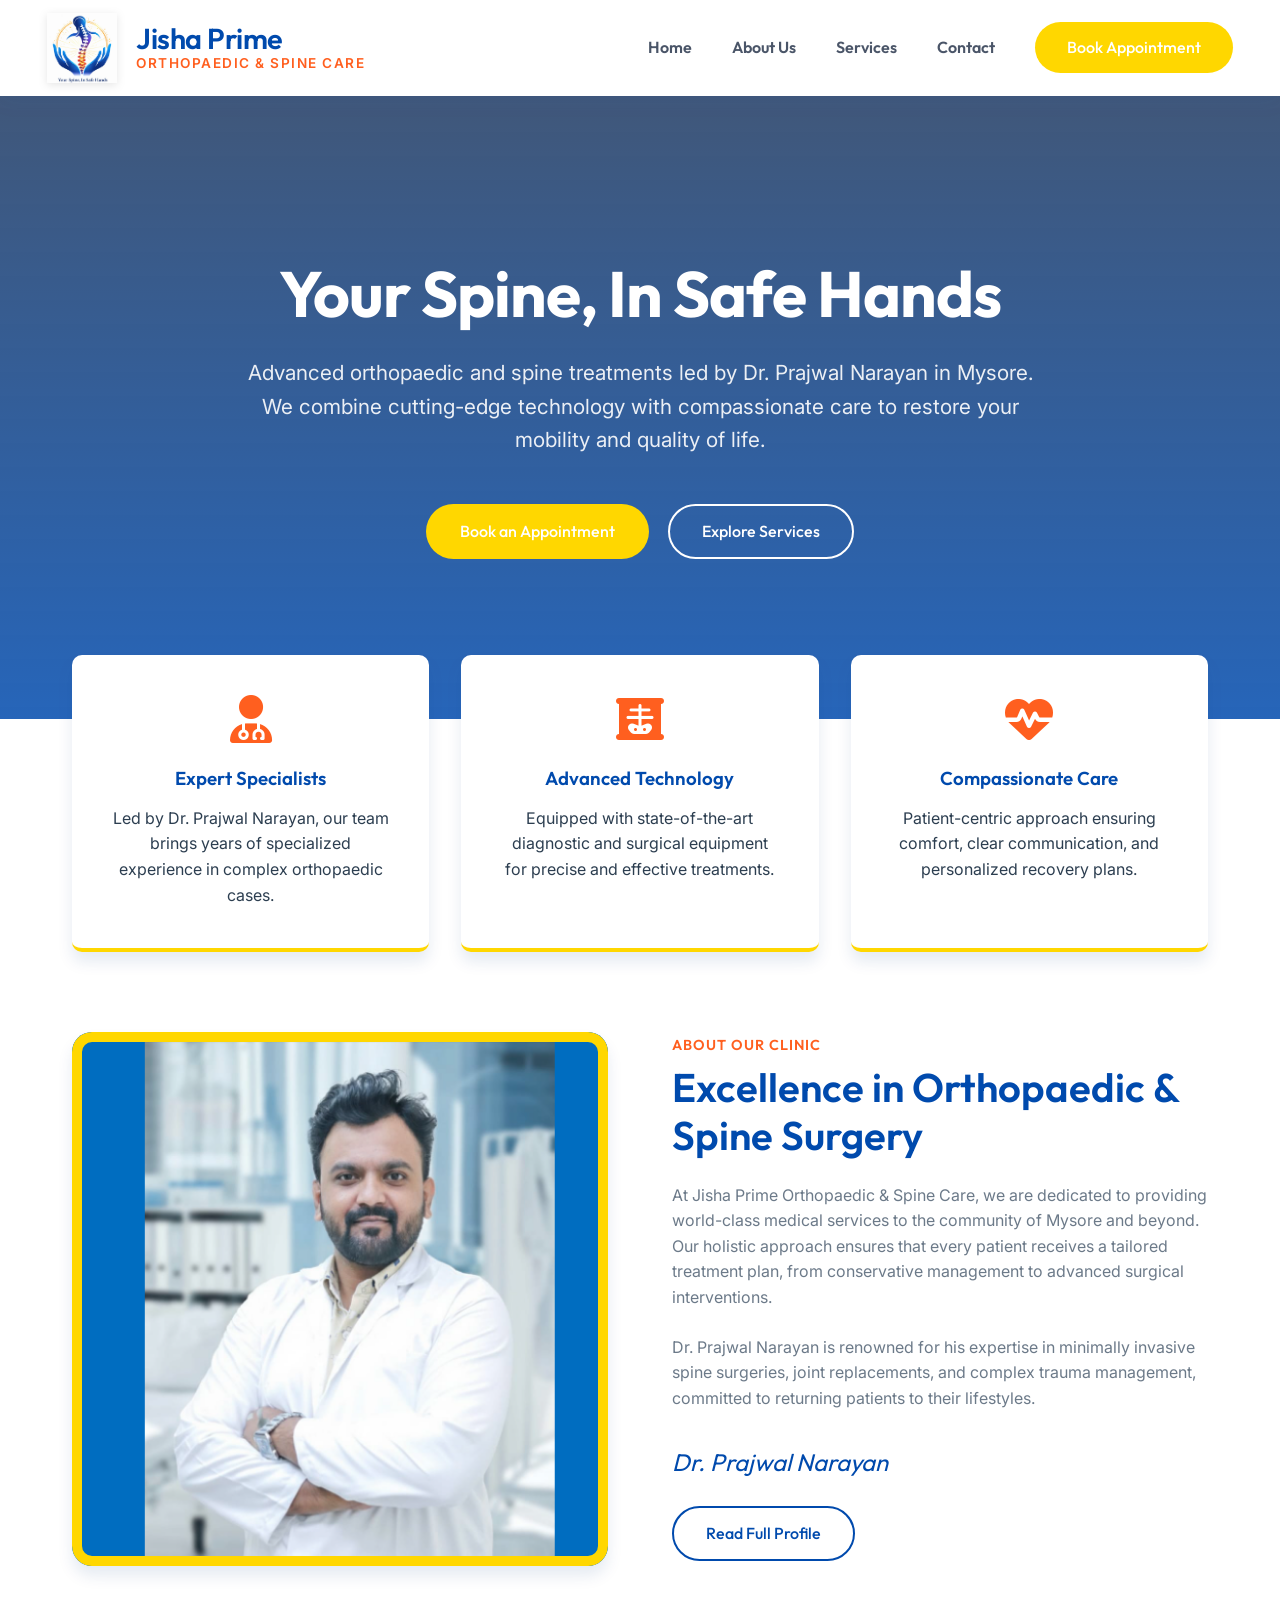
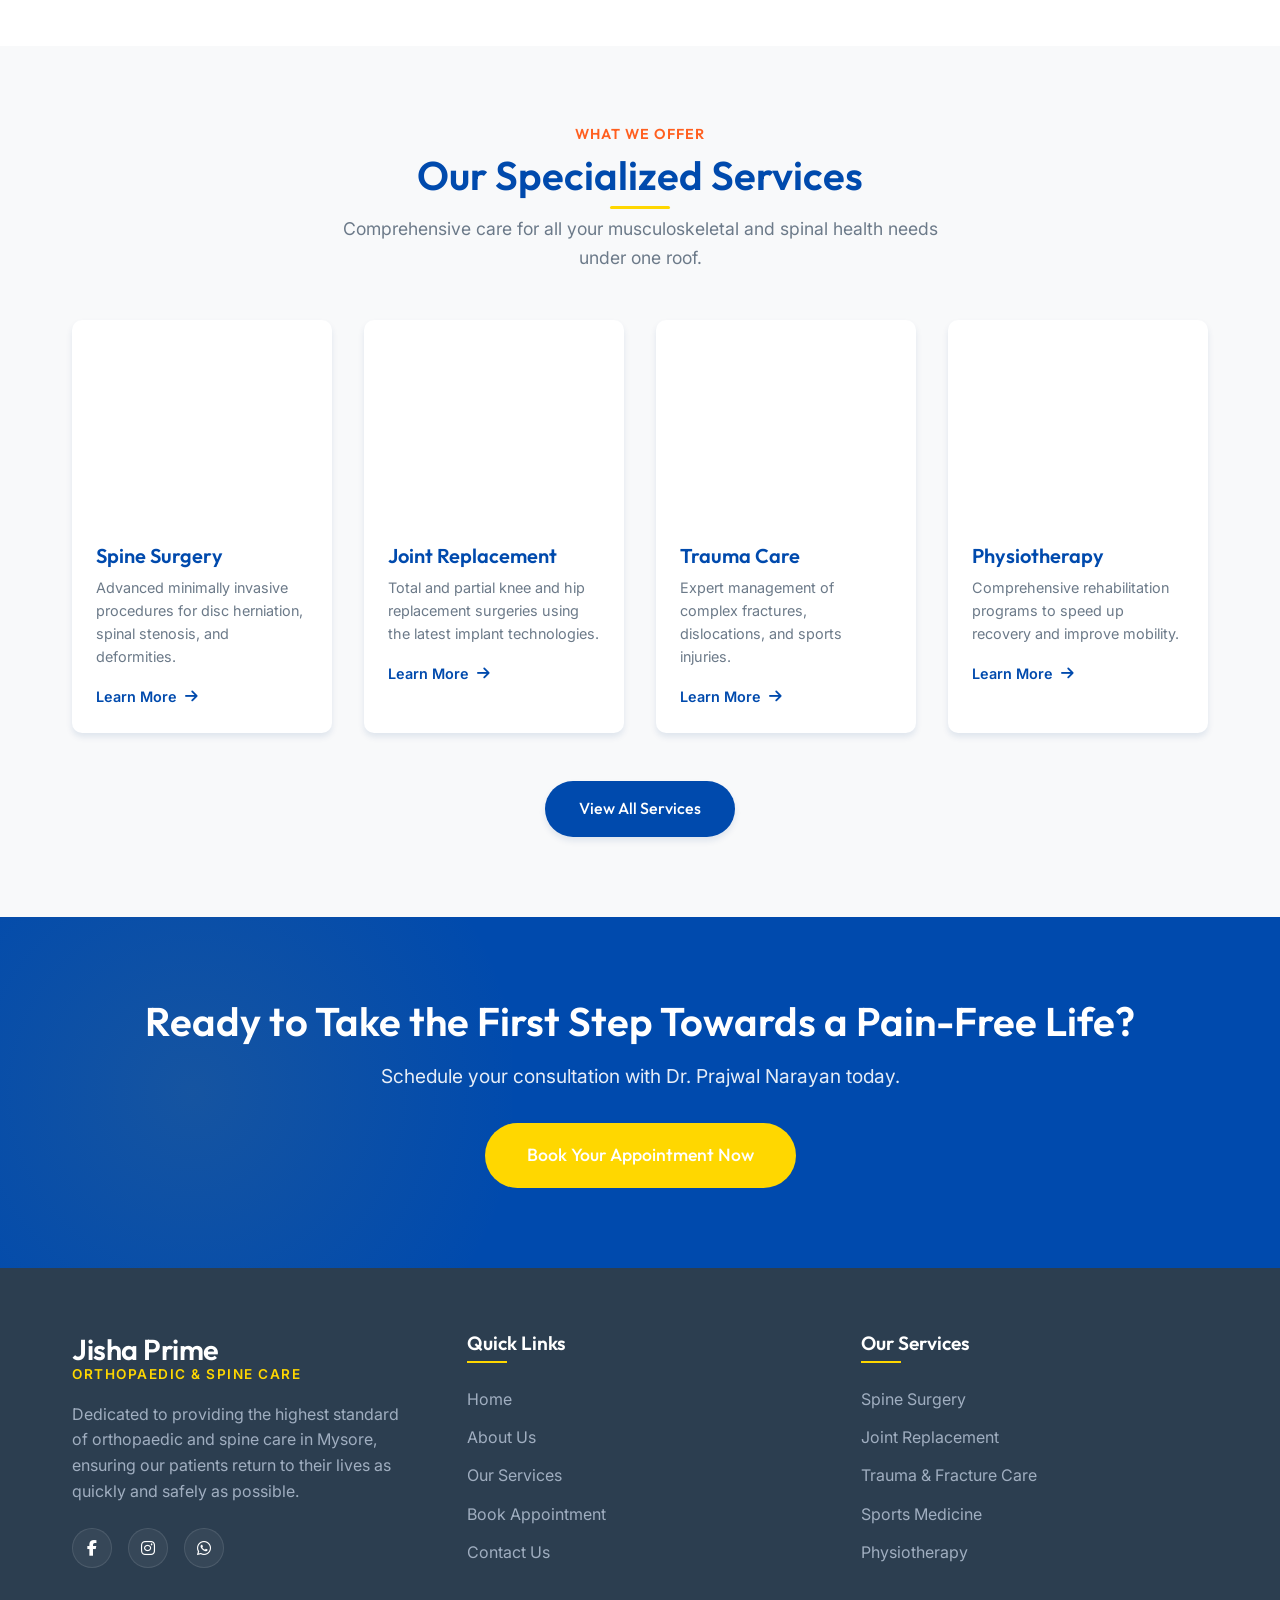
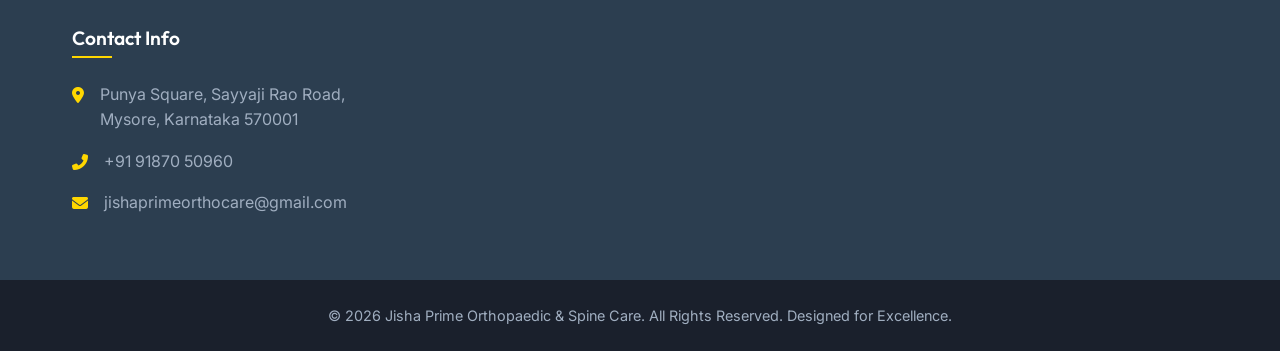
==== index.html @ 1084d46e "Initial commit" ====
<!DOCTYPE html>
<html lang="en">
<head>
    <meta charset="UTF-8">
    <meta name="viewport" content="width=device-width, initial-scale=1.0">
    <title>Jisha Prime Orthopaedic & Spine Care | Mysore</title>
    <meta name="description" content="Jisha Prime Orthopaedic & Spine Care in Mysore, led by Dr. Prajwal Narayan. Expert orthopaedic and advanced spine treatments. Your Spine, In Safe Hands.">
    
    <!-- Google Fonts -->
    <link rel="preconnect" href="https://fonts.googleapis.com">
    <link rel="preconnect" href="https://fonts.gstatic.com" crossorigin>
    <link href="https://fonts.googleapis.com/css2?family=Inter:wght@400;500;600&family=Outfit:wght@400;500;600;700&display=swap" rel="stylesheet">
    
    <!-- Font Awesome -->
    <link rel="stylesheet" href="https://cdnjs.cloudflare.com/ajax/libs/font-awesome/6.4.0/css/all.min.css">
    
    <!-- Custom CSS -->
    <link rel="stylesheet" href="css/style.css">
    <style>
        /* Home Specific Styles */
        .hero {
            background: linear-gradient(rgba(0, 31, 77, 0.75), rgba(0, 74, 173, 0.85)), url('https://images.unsplash.com/photo-1579684385127-1ef15d508118?ixlib=rb-4.0.3&auto=format&fit=crop&w=1920&q=80') center/cover;
            color: var(--white);
            padding: 10rem 0;
            text-align: center;
        }
        
        .hero h1 {
            font-size: 4rem;
            color: var(--white);
            margin-bottom: 1.5rem;
            font-weight: 700;
            letter-spacing: -1px;
        }
        
        .hero p {
            font-size: 1.3rem;
            margin-bottom: 3rem;
            max-width: 800px;
            margin-left: auto;
            margin-right: auto;
            color: rgba(255, 255, 255, 0.9);
            line-height: 1.6;
        }
        
        .hero-btns {
            display: flex;
            gap: 1.2rem;
            justify-content: center;
        }

        .features-grid {
            display: grid;
            grid-template-columns: repeat(auto-fit, minmax(300px, 1fr));
            gap: 2rem;
            margin-top: -4rem;
            position: relative;
            z-index: 10;
        }

        .feature-card {
            background: var(--white);
            padding: 2.5rem;
            border-radius: 10px;
            box-shadow: var(--shadow-lg);
            text-align: center;
            transition: transform var(--transition-normal);
            border-bottom: 4px solid var(--primary-gold);
        }

        .feature-card:hover {
            transform: translateY(-10px);
        }

        .feature-icon {
            font-size: 3rem;
            color: var(--accent-orange);
            margin-bottom: 1.5rem;
        }

        .feature-card h3 {
            margin-bottom: 1rem;
        }

        /* About Section Preview */
        .about-preview {
            display: flex;
            align-items: center;
            gap: 4rem;
        }

        .about-preview-img {
            flex: 1;
            border-radius: 20px;
            box-shadow: var(--shadow-lg);
            overflow: hidden;
            position: relative;
            min-height: 400px;
            background-color: var(--off-white);
        }

        .about-preview-img img {
            width: 100%;
            height: 100%;
            object-fit: cover;
        }
        
        .about-preview-img::after {
            content: '';
            position: absolute;
            inset: 0;
            border: 10px solid var(--primary-gold);
            border-radius: 20px;
            pointer-events: none;
        }

        .about-preview-content {
            flex: 1;
        }

        .about-preview-content h2 {
            font-size: 2.5rem;
            margin-bottom: 1.5rem;
        }

        .about-preview-content p {
            margin-bottom: 1.5rem;
            color: var(--text-light);
        }

        .doctor-signature {
            font-family: 'Outfit', sans-serif;
            font-size: 1.5rem;
            color: var(--primary-blue);
            font-style: italic;
            margin-top: 2rem;
        }

        /* Services Preview */
        .services-grid {
            display: grid;
            grid-template-columns: repeat(auto-fit, minmax(250px, 1fr));
            gap: 2rem;
        }

        .service-card {
            background: var(--white);
            border-radius: 10px;
            overflow: hidden;
            box-shadow: var(--shadow-md);
            transition: all var(--transition-normal);
        }

        .service-card:hover {
            box-shadow: var(--shadow-lg);
            transform: translateY(-5px);
        }

        .service-img {
            height: 200px;
            background-size: cover;
            background-position: center;
            position: relative;
        }

        .service-content {
            padding: 1.5rem;
        }

        .service-content h3 {
            font-size: 1.25rem;
            margin-bottom: 0.5rem;
        }

        .service-content p {
            font-size: 0.9rem;
            color: var(--text-light);
            margin-bottom: 1rem;
        }

        .service-link {
            font-size: 0.9rem;
            font-weight: 600;
            display: inline-flex;
            align-items: center;
            gap: 0.5rem;
        }

        /* CTA Section */
        .cta-section {
            background-color: var(--primary-blue);
            color: var(--white);
            text-align: center;
            padding: 5rem 0;
            position: relative;
            overflow: hidden;
        }

        .cta-section::before {
            content: '';
            position: absolute;
            top: -50%;
            left: -10%;
            width: 50%;
            height: 200%;
            background: radial-gradient(circle, rgba(212, 175, 55, 0.1) 0%, transparent 70%);
        }

        .cta-content {
            position: relative;
            z-index: 1;
        }

        .cta-section h2 {
            color: var(--white);
            font-size: 2.5rem;
            margin-bottom: 1rem;
        }

        .cta-section p {
            font-size: 1.2rem;
            margin-bottom: 2rem;
            color: rgba(255, 255, 255, 0.9);
        }

        @keyframes fadeInDown {
            from { opacity: 0; transform: translateY(-20px); }
            to { opacity: 1; transform: translateY(0); }
        }
        @keyframes fadeInUp {
            from { opacity: 0; transform: translateY(20px); }
            to { opacity: 1; transform: translateY(0); }
        }

        @media (max-width: 768px) {
            .hero h1 { font-size: 2.5rem; }
            .hero p { font-size: 1rem; }
            .about-preview { flex-direction: column; }
            .hero-btns { flex-direction: column; }
        }
    </style>
</head>
<body>

        
    </div>

    <!-- Main Navigation -->
    <header class="header">
        <div class="nav-container">
            <a href="index.html" class="logo">
                <!-- Original Logo Image -->
                <img src="assets/logo.png" alt="Jisha Prime Orthopaedic & Spine Care Logo" style="height: 70px; width: auto;">
                <div class="logo-text">
                    <h1>Jisha Prime</h1>
                    <p>Orthopaedic & Spine Care</p>
                </div>
            </a>
            
            <div class="mobile-toggle">
                <i class="fas fa-bars"></i>
            </div>

            <nav class="nav-menu">
                <a href="index.html" class="nav-link">Home</a>
                <a href="about.html" class="nav-link">About Us</a>
                <a href="services.html" class="nav-link">Services</a>
                <a href="contact.html" class="nav-link">Contact</a>
                <a href="https://www.bookmydoctorr.com/doctor-details/prajwal-narayan-144" target="_blank" class="btn btn-secondary" style="color: white; border: none;">Book Appointment</a>
            </nav>
        </div>
    </header>

    <!-- Hero Section -->
    <section class="hero">
        <div class="container">
            <h1>Your Spine, In Safe Hands</h1>
            <p>Advanced orthopaedic and spine treatments led by Dr. Prajwal Narayan in Mysore. We combine cutting-edge technology with compassionate care to restore your mobility and quality of life.</p>
            <div class="hero-btns">
                <a href="https://www.bookmydoctorr.com/doctor-details/prajwal-narayan-144" target="_blank" class="btn btn-secondary">Book an Appointment</a>
                <a href="services.html" class="btn btn-outline" style="color: white; border-color: white;">Explore Services</a>
            </div>
        </div>
    </section>

    <!-- Features Section -->
    <div class="container">
        <div class="features-grid">
            <div class="feature-card">
                <i class="fas fa-user-md feature-icon"></i>
                <h3>Expert Specialists</h3>
                <p>Led by Dr. Prajwal Narayan, our team brings years of specialized experience in complex orthopaedic cases.</p>
            </div>
            <div class="feature-card">
                <i class="fas fa-x-ray feature-icon"></i>
                <h3>Advanced Technology</h3>
                <p>Equipped with state-of-the-art diagnostic and surgical equipment for precise and effective treatments.</p>
            </div>
            <div class="feature-card">
                <i class="fas fa-heartbeat feature-icon"></i>
                <h3>Compassionate Care</h3>
                <p>Patient-centric approach ensuring comfort, clear communication, and personalized recovery plans.</p>
            </div>
        </div>
    </div>

    <!-- About Preview Section -->
    <section class="section">
        <div class="container about-preview">
            <div class="about-preview-img">
                <img src="assets/dr_prajwal.png" alt="Dr. Prajwal Narayan">
            </div>
            <div class="about-preview-content">
                <h4 style="color: var(--accent-orange); margin-bottom: 0.5rem; text-transform: uppercase; letter-spacing: 1px; font-size: 0.9rem;">About Our Clinic</h4>
                <h2>Excellence in Orthopaedic & Spine Surgery</h2>
                <p>At Jisha Prime Orthopaedic & Spine Care, we are dedicated to providing world-class medical services to the community of Mysore and beyond. Our holistic approach ensures that every patient receives a tailored treatment plan, from conservative management to advanced surgical interventions.</p>
                <p>Dr. Prajwal Narayan is renowned for his expertise in minimally invasive spine surgeries, joint replacements, and complex trauma management, committed to returning patients to their lifestyles.</p>
                <div class="doctor-signature">Dr. Prajwal Narayan</div>
                <a href="about.html" class="btn btn-outline" style="margin-top: 1.5rem;">Read Full Profile</a>
            </div>
        </div>
    </section>

    <!-- Services Preview Section -->
    <section class="section section-bg-light">
        <div class="container">
            <div class="section-header">
                <h4 style="color: var(--accent-orange); margin-bottom: 0.5rem; text-transform: uppercase; letter-spacing: 1px; font-size: 0.9rem;">What We Offer</h4>
                <h2 class="section-title">Our Specialized Services</h2>
                <p class="section-subtitle">Comprehensive care for all your musculoskeletal and spinal health needs under one roof.</p>
            </div>
            
            <div class="services-grid">
                <div class="service-card">
                    <div class="service-img" style="background-image: url('https://images.unsplash.com/photo-1559757175-5700dde675bc?ixlib=rb-4.0.3&auto=format&fit=crop&w=600&q=80');"></div>
                    <div class="service-content">
                        <h3>Spine Surgery</h3>
                        <p>Advanced minimally invasive procedures for disc herniation, spinal stenosis, and deformities.</p>
                        <a href="services.html#spine" class="service-link">Learn More <i class="fas fa-arrow-right"></i></a>
                    </div>
                </div>
                <div class="service-card">
                    <div class="service-img" style="background-image: url('https://images.unsplash.com/photo-1579684453423-f84349ef60b0?ixlib=rb-4.0.3&auto=format&fit=crop&w=600&q=80');"></div>
                    <div class="service-content">
                        <h3>Joint Replacement</h3>
                        <p>Total and partial knee and hip replacement surgeries using the latest implant technologies.</p>
                        <a href="services.html#joint" class="service-link">Learn More <i class="fas fa-arrow-right"></i></a>
                    </div>
                </div>
                <div class="service-card">
                    <div class="service-img" style="background-image: url('https://images.unsplash.com/photo-1530026405186-ed1f139313f8?ixlib=rb-4.0.3&auto=format&fit=crop&w=600&q=80');"></div>
                    <div class="service-content">
                        <h3>Trauma Care</h3>
                        <p>Expert management of complex fractures, dislocations, and sports injuries.</p>
                        <a href="services.html#trauma" class="service-link">Learn More <i class="fas fa-arrow-right"></i></a>
                    </div>
                </div>
                <div class="service-card">
                    <div class="service-img" style="background-image: url('https://images.unsplash.com/photo-1576091160550-2173dba999ef?ixlib=rb-4.0.3&auto=format&fit=crop&w=600&q=80');"></div>
                    <div class="service-content">
                        <h3>Physiotherapy</h3>
                        <p>Comprehensive rehabilitation programs to speed up recovery and improve mobility.</p>
                        <a href="services.html#physio" class="service-link">Learn More <i class="fas fa-arrow-right"></i></a>
                    </div>
                </div>
            </div>
            
            <div style="text-align: center; margin-top: 3rem;">
                <a href="services.html" class="btn btn-primary">View All Services</a>
            </div>
        </div>
    </section>

    <!-- CTA Section -->
    <section class="cta-section">
        <div class="container cta-content">
            <h2>Ready to Take the First Step Towards a Pain-Free Life?</h2>
            <p>Schedule your consultation with Dr. Prajwal Narayan today.</p>
            <a href="https://www.bookmydoctorr.com/doctor-details/prajwal-narayan-144" target="_blank" class="btn btn-secondary btn-lg" style="padding: 1rem 2.5rem; font-size: 1.1rem;">Book Your Appointment Now</a>
        </div>
    </section>

    <!-- Footer -->
    <footer class="footer">
        <div class="container">
            <div class="footer-grid">
                <div class="footer-col">
                    <div class="logo-text" style="margin-bottom: 1rem;">
                        <h1 style="color: var(--white);">Jisha Prime</h1>
                        <p style="color: var(--primary-gold);">Orthopaedic & Spine Care</p>
                    </div>
                    <p>Dedicated to providing the highest standard of orthopaedic and spine care in Mysore, ensuring our patients return to their lives as quickly and safely as possible.</p>
                    <div class="footer-social">
                        <a href="https://www.facebook.com/search/top?q=Jisha%20Prime%20Orthopaedic%20%26%20Spine%20Care" target="_blank" aria-label="Facebook"><i class="fab fa-facebook-f"></i></a>
                        <a href="https://www.instagram.com/thespinemechanic07" target="_blank" aria-label="Instagram"><i class="fab fa-instagram"></i></a>
                        <a href="https://wa.me/919187050960" target="_blank" aria-label="WhatsApp"><i class="fab fa-whatsapp"></i></a>
                    </div>
                </div>
                
                <div class="footer-col">
                    <h3>Quick Links</h3>
                    <ul class="footer-links">
                        <li><a href="index.html">Home</a></li>
                        <li><a href="about.html">About Us</a></li>
                        <li><a href="services.html">Our Services</a></li>
                        <li><a href="https://www.bookmydoctorr.com/doctor-details/prajwal-narayan-144" target="_blank">Book Appointment</a></li>
                        <li><a href="contact.html">Contact Us</a></li>
                    </ul>
                </div>
                
                <div class="footer-col">
                    <h3>Our Services</h3>
                    <ul class="footer-links">
                        <li><a href="services.html#spine">Spine Surgery</a></li>
                        <li><a href="services.html#joint">Joint Replacement</a></li>
                        <li><a href="services.html#trauma">Trauma & Fracture Care</a></li>
                        <li><a href="services.html#sports">Sports Medicine</a></li>
                        <li><a href="services.html#physio">Physiotherapy</a></li>
                    </ul>
                </div>
                
                <div class="footer-col">
                    <h3>Contact Info</h3>
                    <ul class="footer-contact">
                        <li>
                            <i class="fas fa-map-marker-alt"></i>
                            <span>Punya Square, Sayyaji Rao Road,<br>Mysore, Karnataka 570001</span>
                        </li>
                        <li>
                            <i class="fas fa-phone-alt"></i>
                            <span>+91 91870 50960</span>
                        </li>
                        <li>
                            <i class="fas fa-envelope"></i>
                            <span>jishaprimeorthocare@gmail.com</span>
                        </li>
                    </ul>
                </div>
            </div>
        </div>
        <div class="footer-bottom">
            <div class="container">
                <p>&copy; 2026 Jisha Prime Orthopaedic & Spine Care. All Rights Reserved. Designed for Excellence.</p>
            </div>
        </div>
    </footer>

    <script src="js/main.js"></script>
</body>
</html>
---- css/style.css ----
/* 
  Jisha Prime Orthopaedic & Spine Care
  Design System & Global Styles
*/

:root {
  /* Color Palette based on logo and requirements */
  --primary-blue: #004AAD;     /* Rich Deep Blue from Logo */
  --secondary-blue: #0096FF;   /* Vibrant Sky Blue from Logo */
  --primary-gold: #FFD700;     /* Sunburst Gold from Logo */
  --accent-orange: #FF5F1F;    /* Vibrant Spine Orange from Logo */
  --white: #FFFFFF;
  --off-white: #F8F9FA;
  --text-dark: #2C3E50;
  --text-light: #6C7A89;
  --border-color: #E2E8F0;
  
  /* Typography */
  --font-primary: 'Outfit', sans-serif;
  --font-secondary: 'Inter', sans-serif;
  
  /* Transitions */
  --transition-fast: 0.2s ease-in-out;
  --transition-normal: 0.3s ease-in-out;
  
  /* Shadows */
  --shadow-sm: 0 2px 4px rgba(10, 58, 130, 0.05);
  --shadow-md: 0 4px 6px rgba(10, 58, 130, 0.1);
  --shadow-lg: 0 10px 15px rgba(10, 58, 130, 0.1);
  
  /* Spacing */
  --container-padding: 2rem;
  --section-padding: 5rem 0;
}

/* Base Styles */
* {
  margin: 0;
  padding: 0;
  box-sizing: border-box;
}

html {
  scroll-behavior: smooth;
  font-size: 16px;
}

body {
  font-family: var(--font-secondary);
  color: var(--text-dark);
  background-color: var(--white);
  line-height: 1.6;
  overflow-x: hidden;
  animation: pageEnter 1s cubic-bezier(0.23, 1, 0.32, 1) forwards;
}

@keyframes pageEnter {
  0% {
    opacity: 0;
    transform: scale(0.98) translateY(20px);
  }
  100% {
    opacity: 1;
    transform: scale(1) translateY(0);
  }
}

h1, h2, h3, h4, h5, h6 {
  font-family: var(--font-primary);
  font-weight: 600;
  color: var(--primary-blue);
  line-height: 1.2;
}

a {
  text-decoration: none;
  color: var(--primary-blue);
  transition: color var(--transition-fast);
}

a:hover {
  color: var(--accent-orange);
}

ul {
  list-style: none;
}

img {
  max-width: 100%;
  height: auto;
  display: block;
}

/* Layout Containers */
.container {
  width: 100%;
  max-width: 1200px;
  margin: 0 auto;
  padding: 0 var(--container-padding);
}

.section {
  padding: var(--section-padding);
}

.section-bg-light {
  background-color: var(--off-white);
}

.section-bg-blue {
  background-color: var(--primary-blue);
  color: var(--white);
}

.section-bg-blue h2, 
.section-bg-blue h3, 
.section-bg-blue p {
  color: var(--white);
}

/* Section Headers */
.section-header {
  text-align: center;
  margin-bottom: 3rem;
}

.section-title {
  font-size: 2.5rem;
  margin-bottom: 1rem;
  position: relative;
  display: inline-block;
}

.section-title::after {
  content: '';
  position: absolute;
  bottom: -10px;
  left: 50%;
  transform: translateX(-50%);
  width: 60px;
  height: 3px;
  background-color: var(--primary-gold);
  border-radius: 2px;
}

.section-subtitle {
  color: var(--text-light);
  font-size: 1.1rem;
  max-width: 600px;
  margin: 0 auto;
}

/* Buttons */
.btn {
  display: inline-block;
  padding: 0.8rem 2rem;
  border-radius: 50px;
  font-family: var(--font-primary);
  font-weight: 500;
  text-align: center;
  cursor: pointer;
  transition: all var(--transition-normal);
  border: 2px solid transparent;
}

.btn-primary {
  background-color: var(--primary-blue);
  color: var(--white);
  box-shadow: var(--shadow-md);
}

.btn-primary:hover {
  background-color: var(--secondary-blue);
  color: var(--white);
  transform: translateY(-2px);
  box-shadow: var(--shadow-lg);
}

.btn-secondary {
  background-color: var(--primary-gold);
  color: var(--white);
}

.btn-secondary:hover {
  background-color: #c5a02e;
  color: var(--white);
  transform: translateY(-2px);
}

.btn-outline {
  background-color: transparent;
  border-color: var(--primary-blue);
  color: var(--primary-blue);
}

.btn-outline:hover {
  background-color: var(--primary-blue);
  color: var(--white);
}

/* Header & Navigation Upgrade */
.header {
  background-color: var(--white);
  box-shadow: 0 4px 20px rgba(0, 74, 173, 0.08);
  position: sticky;
  top: 0;
  z-index: 1000;
  transition: all 0.3s ease;
}

.header-top {
  background: linear-gradient(90deg, #001f4d 0%, #004AAD 100%);
  color: var(--white);
  padding: 0.6rem 0;
  font-size: 0.85rem;
  border-bottom: 2px solid rgba(255, 215, 0, 0.3);
  font-family: var(--font-primary);
  font-weight: 500;
}

.header-top .container {
  display: flex;
  justify-content: space-between;
  align-items: center;
}

.header-contact, .header-time {
  display: flex;
  gap: 1.5rem;
}

.header-top i {
  color: var(--primary-gold);
  background: rgba(255, 255, 255, 0.1);
  width: 26px;
  height: 26px;
  display: inline-flex;
  align-items: center;
  justify-content: center;
  border-radius: 6px;
  font-size: 0.8rem;
  transition: transform 0.3s ease;
}

.header-top span {
  display: inline-flex;
  align-items: center;
  gap: 0.6rem;
  transition: color 0.3s ease;
}

.header-top span:hover {
  color: var(--primary-gold);
}

.header-top span:hover i {
  transform: translateY(-2px);
  background: rgba(255, 215, 0, 0.2);
}

.nav-container {
  display: flex;
  justify-content: space-between;
  align-items: center;
  padding: 0.8rem var(--container-padding);
  max-width: 1250px;
  margin: 0 auto;
}

.logo {
  display: flex;
  align-items: center;
  gap: 1.2rem;
  transition: transform 0.3s ease;
}

.logo:hover {
  transform: scale(1.02);
}

.logo img {
  height: 60px;
  filter: drop-shadow(0 2px 4px rgba(0, 0, 0, 0.1));
}

.logo-text h1 {
  font-size: 1.8rem;
  margin-bottom: -2px;
  color: var(--primary-blue);
  letter-spacing: -0.5px;
}

.logo-text p {
  font-size: 0.85rem;
  color: var(--accent-orange);
  margin-bottom: 0;
  font-weight: 600;
  text-transform: uppercase;
  letter-spacing: 1.5px;
}

.nav-menu {
  display: flex;
  gap: 2.5rem;
  align-items: center;
}

.nav-link {
  font-family: var(--font-primary);
  font-weight: 600;
  color: #4a5568;
  position: relative;
  font-size: 1rem;
  transition: all 0.3s ease;
  padding: 0.5rem 0;
}

.nav-link::after {
  content: '';
  position: absolute;
  bottom: 0;
  left: 50%;
  width: 0;
  height: 3px;
  background: linear-gradient(90deg, var(--primary-gold), var(--accent-orange));
  transition: all 0.3s cubic-bezier(0.68, -0.55, 0.27, 1.55);
  transform: translateX(-50%);
  border-radius: 10px;
}

.nav-link:hover::after,
.nav-link.active::after {
  width: 100%;
}

.nav-link:hover,
.nav-link.active {
  color: var(--primary-blue);
  transform: translateY(-1px);
}

.mobile-toggle {
  display: none;
  font-size: 1.5rem;
  color: var(--primary-blue);
  cursor: pointer;
}

/* Footer */
.footer {
  background-color: var(--text-dark);
  color: var(--white);
  padding-top: 4rem;
}

.footer-grid {
  display: grid;
  grid-template-columns: repeat(auto-fit, minmax(250px, 1fr));
  gap: 3rem;
  margin-bottom: 3rem;
}

.footer-col h3 {
  color: var(--white);
  font-size: 1.2rem;
  margin-bottom: 1.5rem;
  position: relative;
  padding-bottom: 0.5rem;
}

.footer-col h3::after {
  content: '';
  position: absolute;
  bottom: 0;
  left: 0;
  width: 40px;
  height: 2px;
  background-color: var(--primary-gold);
}

.footer-col p {
  color: #a0aec0;
  margin-bottom: 1rem;
}

.footer-links li {
  margin-bottom: 0.8rem;
}

.footer-links a {
  color: #a0aec0;
  transition: color var(--transition-fast);
  display: flex;
  align-items: center;
  gap: 0.5rem;
}

.footer-links a:hover {
  color: var(--primary-gold);
  padding-left: 5px;
}

.footer-contact li {
  display: flex;
  align-items: flex-start;
  gap: 1rem;
  margin-bottom: 1rem;
  color: #a0aec0;
}

.footer-contact i {
  color: var(--primary-gold);
  margin-top: 5px;
}

.footer-bottom {
  background-color: #1a202c;
  padding: 1.5rem 0;
  text-align: center;
  color: #a0aec0;
  font-size: 0.9rem;
}

.footer-social {
  display: flex;
  gap: 1rem;
  margin-top: 1.5rem;
}

.footer-social a {
  width: 40px;
  height: 40px;
  background-color: rgba(255, 255, 255, 0.05);
  display: flex;
  align-items: center;
  justify-content: center;
  border-radius: 50%;
  color: var(--white);
  transition: all var(--transition-normal);
  border: 1px solid rgba(255, 255, 255, 0.1);
}

.footer-social a:hover {
  background-color: var(--primary-gold);
  color: var(--text-dark);
  transform: translateY(-3px);
  border-color: var(--primary-gold);
}

/* Responsive Utilities */
@media (max-width: 992px) {
  .header-top {
    display: none;
  }
  
  .nav-menu {
    position: fixed;
    top: 80px;
    left: -100%;
    width: 100%;
    height: calc(100vh - 80px);
    background-color: var(--white);
    flex-direction: column;
    justify-content: center;
    gap: 2rem;
    transition: left var(--transition-normal);
    box-shadow: var(--shadow-md);
  }
  
  .nav-menu.active {
    left: 0;
  }
  
  .mobile-toggle {
    display: block;
  }
}

@media (max-width: 768px) {
  .section-title {
    font-size: 2rem;
  }
  
  .logo-text h1 {
    font-size: 1.2rem;
  }
}
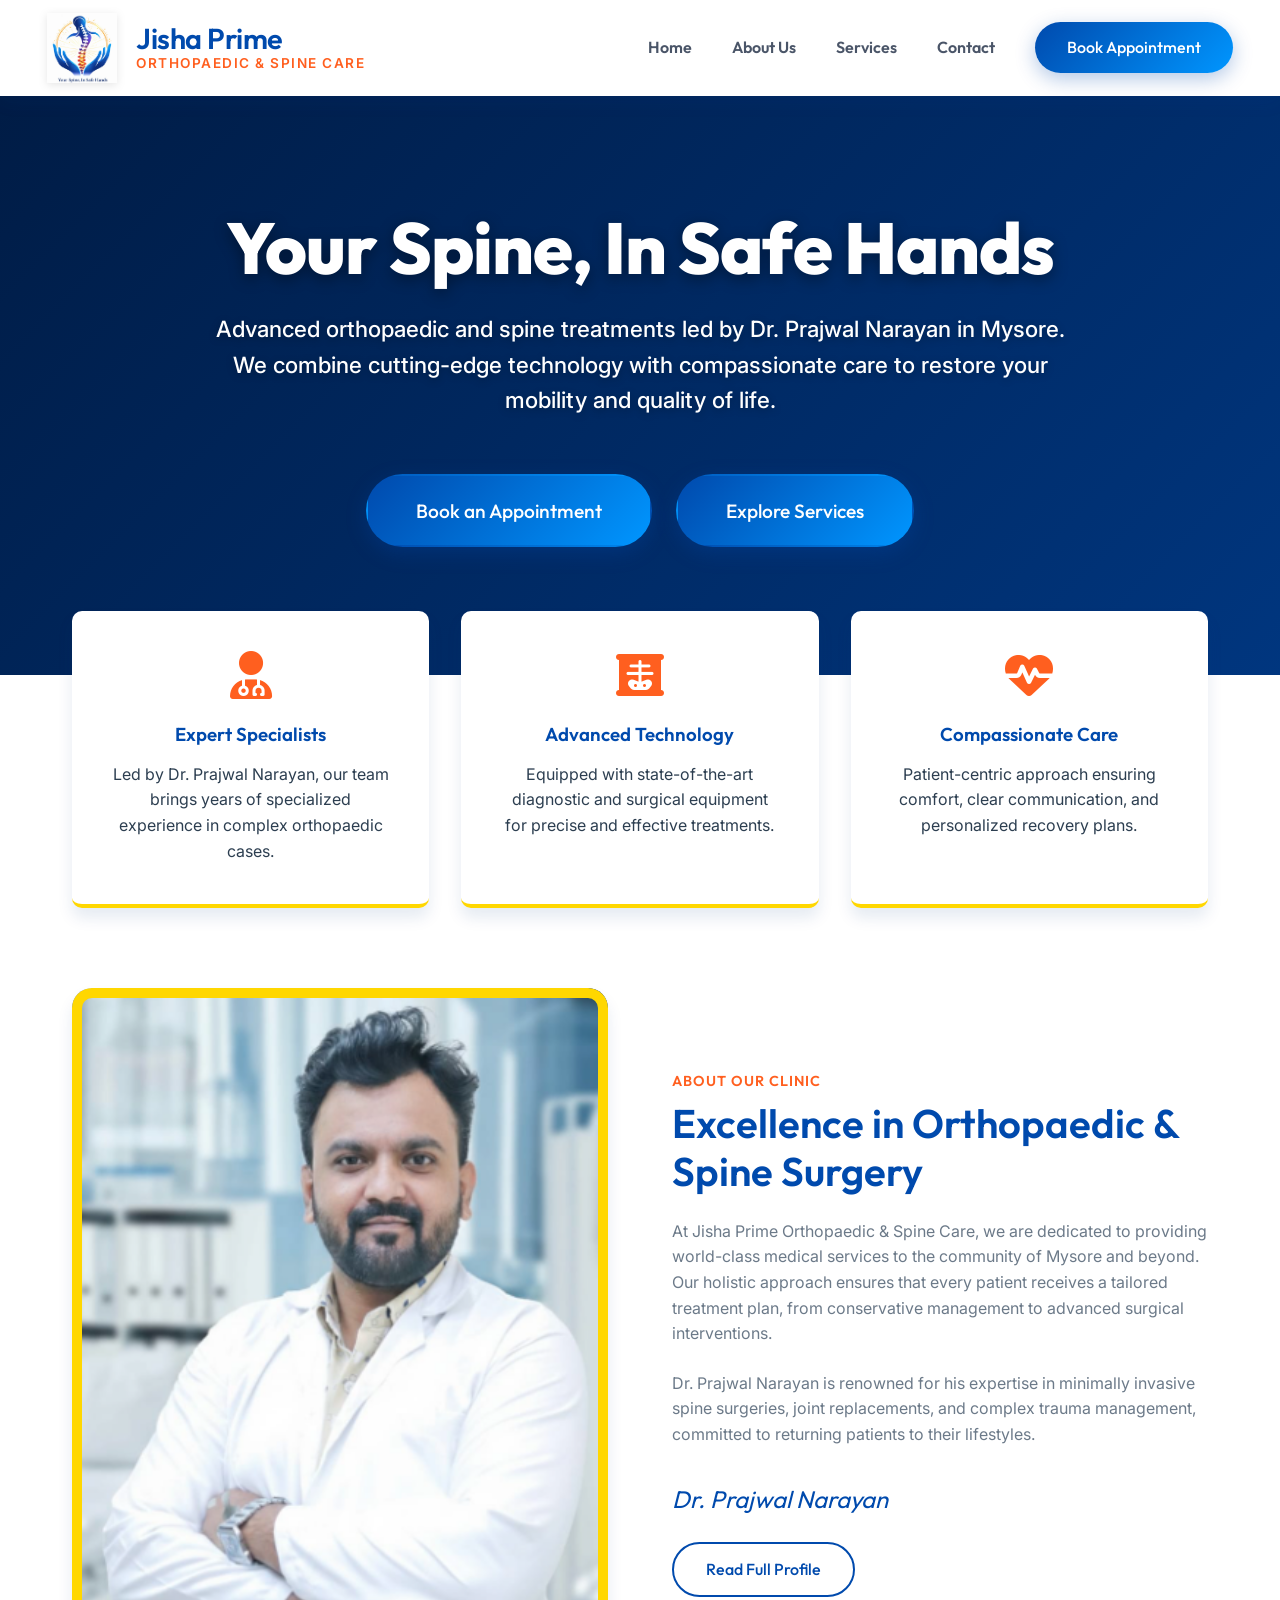
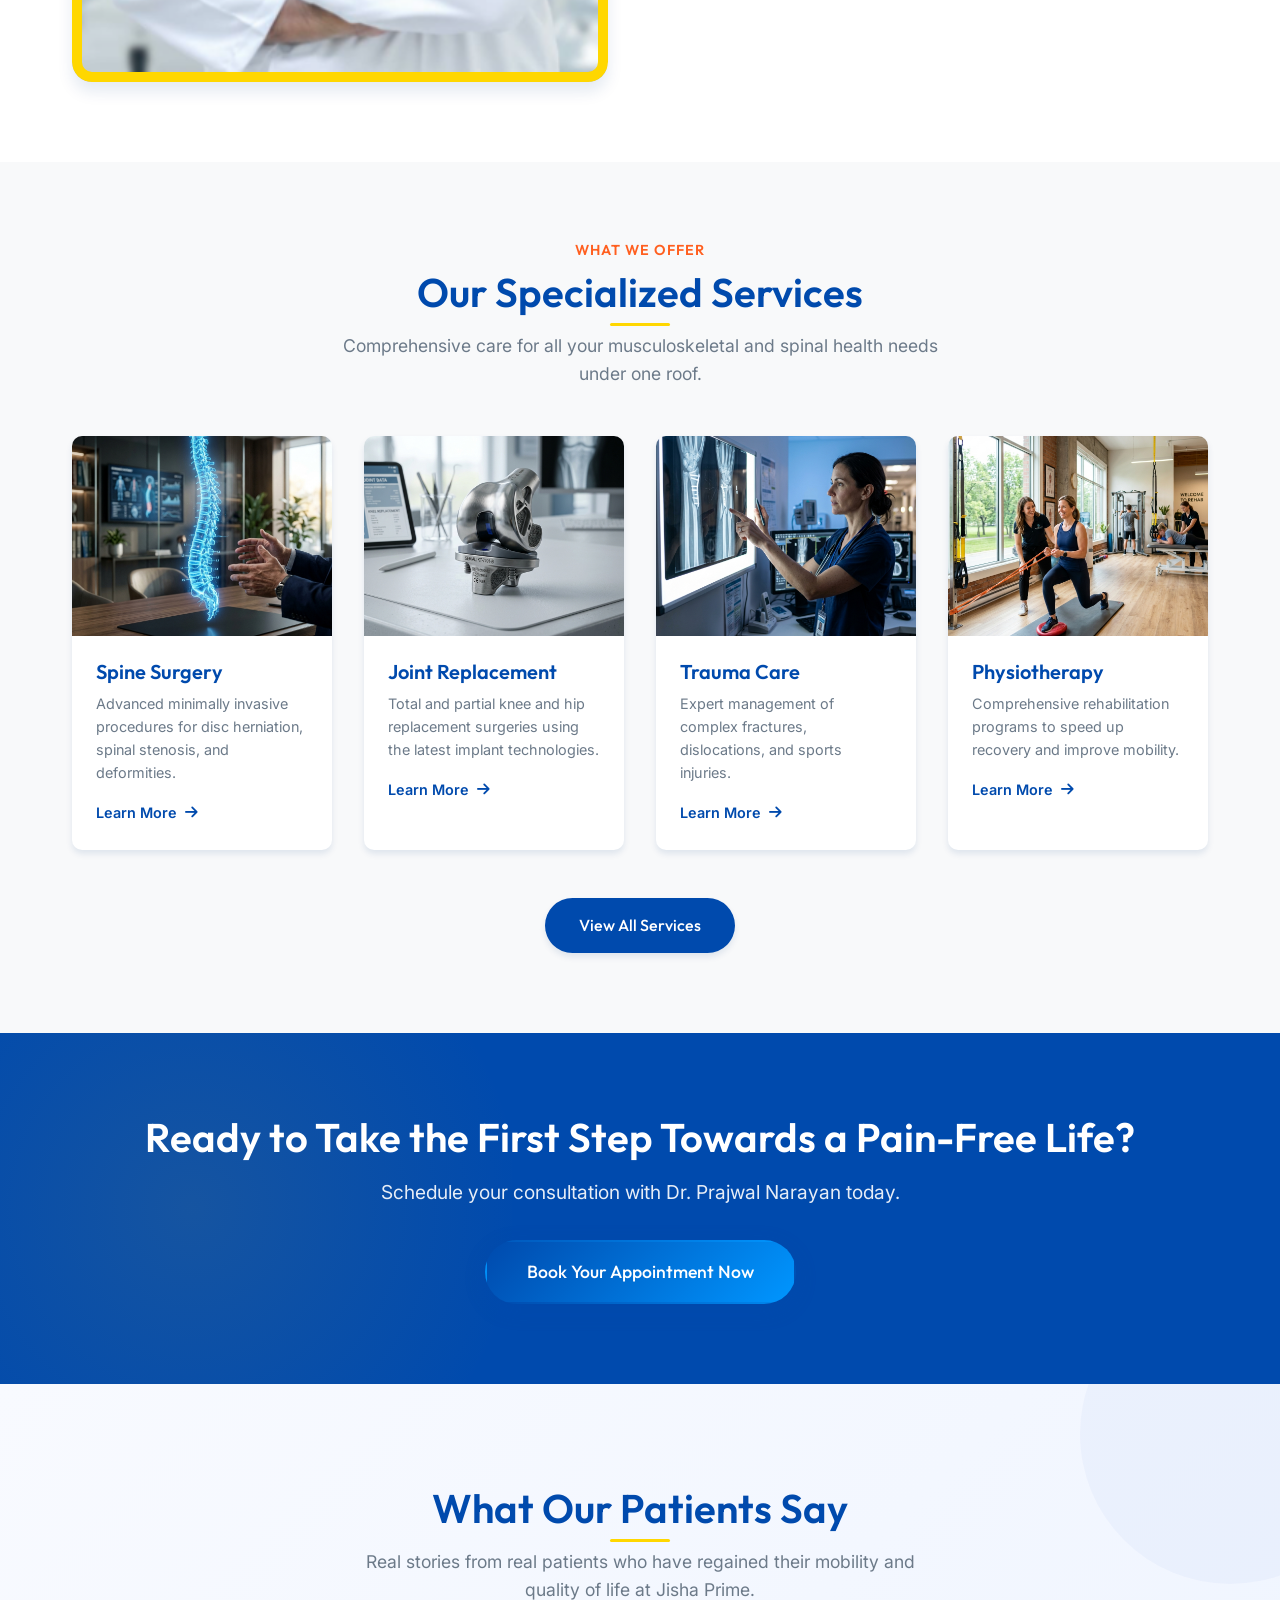
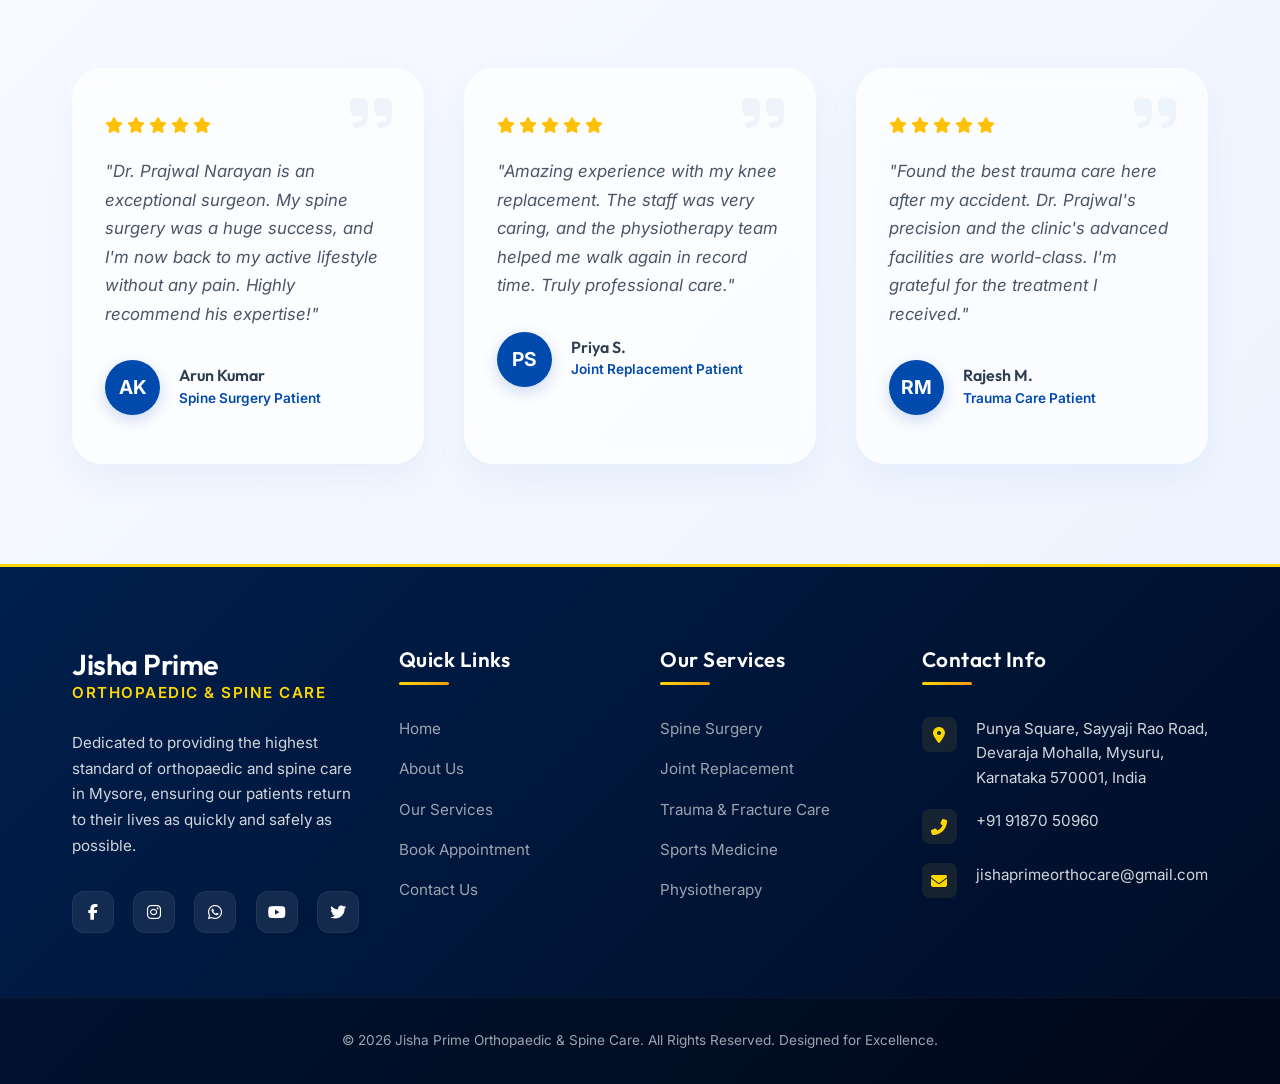
==== commit bea0624a: "Refine UI, fix image cropping, and update button styling across the site" ====
--- a/index.html
+++ b/index.html
@@ -1,53 +1,123 @@
 <!DOCTYPE html>
 <html lang="en">
+
 <head>
     <meta charset="UTF-8">
     <meta name="viewport" content="width=device-width, initial-scale=1.0">
     <title>Jisha Prime Orthopaedic & Spine Care | Mysore</title>
-    <meta name="description" content="Jisha Prime Orthopaedic & Spine Care in Mysore, led by Dr. Prajwal Narayan. Expert orthopaedic and advanced spine treatments. Your Spine, In Safe Hands.">
-    
+    <meta name="description"
+        content="Jisha Prime Orthopaedic & Spine Care in Mysore, led by Dr. Prajwal Narayan. Expert orthopaedic and advanced spine treatments. Your Spine, In Safe Hands.">
+
     <!-- Google Fonts -->
     <link rel="preconnect" href="https://fonts.googleapis.com">
     <link rel="preconnect" href="https://fonts.gstatic.com" crossorigin>
-    <link href="https://fonts.googleapis.com/css2?family=Inter:wght@400;500;600&family=Outfit:wght@400;500;600;700&display=swap" rel="stylesheet">
-    
+    <link
+        href="https://fonts.googleapis.com/css2?family=Inter:wght@400;500;600&family=Outfit:wght@400;500;600;700&display=swap"
+        rel="stylesheet">
+
     <!-- Font Awesome -->
     <link rel="stylesheet" href="https://cdnjs.cloudflare.com/ajax/libs/font-awesome/6.4.0/css/all.min.css">
-    
+
     <!-- Custom CSS -->
-    <link rel="stylesheet" href="css/style.css">
+    <link rel="stylesheet" href="css/style.css?v=2">
+
+    <!-- Favicon -->
+    <link rel="icon" type="image/png" href="assets/logo.png">
     <style>
         /* Home Specific Styles */
+        /* ── Animated Hero Redesign ── */
+        /* ── Video Hero Redesign (Natural Colors) ── */
         .hero {
-            background: linear-gradient(rgba(0, 31, 77, 0.75), rgba(0, 74, 173, 0.85)), url('https://images.unsplash.com/photo-1579684385127-1ef15d508118?ixlib=rb-4.0.3&auto=format&fit=crop&w=1920&q=80') center/cover;
-            color: var(--white);
-            padding: 10rem 0;
+            position: relative;
+            padding: 7rem 0 8rem;
             text-align: center;
-        }
-        
+            overflow: hidden;
+            background: #000;
+            display: flex;
+            align-items: center;
+            justify-content: center;
+        }
+
+        .hero-video {
+            position: absolute;
+            top: 50%;
+            left: 50%;
+            width: 100%;
+            height: 100%;
+            z-index: 0;
+            transform: translate(-50%, -50%);
+            object-fit: cover;
+            opacity: 0.85;
+            pointer-events: none;
+            animation: kenBurns 20s ease-in-out infinite;
+        }
+
+        .hero-overlay {
+            position: absolute;
+            inset: 0;
+            background: linear-gradient(135deg, rgba(0, 31, 77, 0.9) 0%, rgba(0, 74, 173, 0.8) 60%, rgba(0, 105, 217, 0.7) 100%);
+            background-size: 200% 200%;
+            z-index: 1;
+            animation: gradientMove 15s ease infinite;
+        }
+
+        .hero .container {
+            position: relative;
+            z-index: 5;
+        }
+
         .hero h1 {
-            font-size: 4rem;
-            color: var(--white);
+            font-size: clamp(2.5rem, 8vw, 4.5rem);
+            color: #fff;
             margin-bottom: 1.5rem;
-            font-weight: 700;
+            font-weight: 800;
+            line-height: 1.1;
             letter-spacing: -1px;
-        }
-        
+            text-shadow: 0 4px 15px rgba(0, 0, 0, 0.4);
+            animation: fadeInUp 0.8s ease-out 0.2s forwards;
+            opacity: 0;
+        }
+
         .hero p {
-            font-size: 1.3rem;
-            margin-bottom: 3rem;
-            max-width: 800px;
+            font-size: clamp(1.1rem, 2.5vw, 1.4rem);
+            margin-bottom: 3.5rem;
+            max-width: 850px;
             margin-left: auto;
             margin-right: auto;
-            color: rgba(255, 255, 255, 0.9);
+            color: #fff;
             line-height: 1.6;
-        }
-        
+            font-weight: 500;
+            text-shadow: 0 2px 8px rgba(0, 0, 0, 0.3);
+            animation: fadeInUp 0.8s ease-out 0.4s forwards;
+            opacity: 0;
+        }
+
         .hero-btns {
             display: flex;
-            gap: 1.2rem;
+            gap: 1.5rem;
             justify-content: center;
-        }
+            flex-wrap: wrap;
+            animation: fadeInUp 0.8s ease-out 0.6s forwards;
+            opacity: 0;
+        }
+
+        /* ── Animations ── */
+        @keyframes zoomIn {
+            from { opacity: 0; transform: scale(0.95) translateY(20px); }
+            to { opacity: 1; transform: scale(1) translateY(0); }
+        }
+
+        @keyframes fadeInUp {
+            from { opacity: 0; transform: translateY(30px); }
+            to { opacity: 1; transform: translateY(0); }
+        }
+
+        @keyframes kenBurns {
+            0% { transform: translate(-50%, -50%) scale(1); }
+            50% { transform: translate(-50%, -50%) scale(1.1); }
+            100% { transform: translate(-50%, -50%) scale(1); }
+        }
+
 
         .features-grid {
             display: grid;
@@ -96,15 +166,16 @@
             overflow: hidden;
             position: relative;
             min-height: 400px;
-            background-color: var(--off-white);
+            background-color: #ffffff !important;
         }
 
         .about-preview-img img {
-            width: 100%;
-            height: 100%;
-            object-fit: cover;
-        }
-        
+            width: 100% !important;
+            height: 100% !important;
+            object-fit: cover !important;
+            transform: scale(1.1);
+        }
+
         .about-preview-img::after {
             content: '';
             position: absolute;
@@ -224,39 +295,64 @@
         }
 
         @keyframes fadeInDown {
-            from { opacity: 0; transform: translateY(-20px); }
-            to { opacity: 1; transform: translateY(0); }
-        }
+            from {
+                opacity: 0;
+                transform: translateY(-20px);
+            }
+
+            to {
+                opacity: 1;
+                transform: translateY(0);
+            }
+        }
+
         @keyframes fadeInUp {
-            from { opacity: 0; transform: translateY(20px); }
-            to { opacity: 1; transform: translateY(0); }
+            from {
+                opacity: 0;
+                transform: translateY(20px);
+            }
+
+            to {
+                opacity: 1;
+                transform: translateY(0);
+            }
         }
 
         @media (max-width: 768px) {
-            .hero h1 { font-size: 2.5rem; }
-            .hero p { font-size: 1rem; }
-            .about-preview { flex-direction: column; }
-            .hero-btns { flex-direction: column; }
+            .hero h1 {
+                font-size: 2.5rem;
+            }
+
+            .hero p {
+                font-size: 1rem;
+            }
+
+            .about-preview {
+                flex-direction: column;
+            }
+
+            .hero-btns {
+                flex-direction: column;
+            }
         }
     </style>
 </head>
+
 <body>
-
-        
-    </div>
 
     <!-- Main Navigation -->
     <header class="header">
         <div class="nav-container">
             <a href="index.html" class="logo">
                 <!-- Original Logo Image -->
-                <img src="assets/logo.png" alt="Jisha Prime Orthopaedic & Spine Care Logo" style="height: 70px; width: auto;">
+                <img src="assets/logo.png" alt="Jisha Prime Orthopaedic & Spine Care Logo"
+                    style="height: 70px; width: auto;">
                 <div class="logo-text">
                     <h1>Jisha Prime</h1>
                     <p>Orthopaedic & Spine Care</p>
                 </div>
             </a>
-            
+
             <div class="mobile-toggle">
                 <i class="fas fa-bars"></i>
             </div>
@@ -266,19 +362,31 @@
                 <a href="about.html" class="nav-link">About Us</a>
                 <a href="services.html" class="nav-link">Services</a>
                 <a href="contact.html" class="nav-link">Contact</a>
-                <a href="https://www.bookmydoctorr.com/doctor-details/prajwal-narayan-144" target="_blank" class="btn btn-secondary" style="color: white; border: none;">Book Appointment</a>
+                <a href="appointment.html" class="btn btn-secondary"
+                    style="color: white; border: none;">Book Appointment</a>
             </nav>
         </div>
     </header>
 
     <!-- Hero Section -->
     <section class="hero">
+        <video autoplay muted loop playsinline class="hero-video" poster="https://images.unsplash.com/photo-1579684385127-1ef15d508118?ixlib=rb-4.0.3&auto=format&fit=crop&w=1920&q=80">
+            <source src="https://assets.mixkit.co/videos/preview/mixkit-surgeons-performing-a-surgery-41133-large.mp4"
+                type="video/mp4">
+            Your browser does not support the video tag.
+        </video>
+        <div class="hero-overlay"></div>
+
         <div class="container">
             <h1>Your Spine, In Safe Hands</h1>
-            <p>Advanced orthopaedic and spine treatments led by Dr. Prajwal Narayan in Mysore. We combine cutting-edge technology with compassionate care to restore your mobility and quality of life.</p>
+            <p>Advanced orthopaedic and spine treatments led by Dr. Prajwal Narayan in Mysore. We combine
+                cutting-edge technology with compassionate care to restore your mobility and quality of life.</p>
             <div class="hero-btns">
-                <a href="https://www.bookmydoctorr.com/doctor-details/prajwal-narayan-144" target="_blank" class="btn btn-secondary">Book an Appointment</a>
-                <a href="services.html" class="btn btn-outline" style="color: white; border-color: white;">Explore Services</a>
+                <a href="appointment.html" class="btn btn-secondary"
+                    style="padding: 1.2rem 3rem; font-size: 1.2rem; border-radius: 50px;">Book an Appointment</a>
+                <a href="services.html" class="btn btn-secondary"
+                    style="padding: 1.2rem 3rem; font-size: 1.2rem; border-radius: 50px;">Explore
+                    Services</a>
             </div>
         </div>
     </section>
@@ -289,12 +397,14 @@
             <div class="feature-card">
                 <i class="fas fa-user-md feature-icon"></i>
                 <h3>Expert Specialists</h3>
-                <p>Led by Dr. Prajwal Narayan, our team brings years of specialized experience in complex orthopaedic cases.</p>
+                <p>Led by Dr. Prajwal Narayan, our team brings years of specialized experience in complex orthopaedic
+                    cases.</p>
             </div>
             <div class="feature-card">
                 <i class="fas fa-x-ray feature-icon"></i>
                 <h3>Advanced Technology</h3>
-                <p>Equipped with state-of-the-art diagnostic and surgical equipment for precise and effective treatments.</p>
+                <p>Equipped with state-of-the-art diagnostic and surgical equipment for precise and effective
+                    treatments.</p>
             </div>
             <div class="feature-card">
                 <i class="fas fa-heartbeat feature-icon"></i>
@@ -307,14 +417,20 @@
     <!-- About Preview Section -->
     <section class="section">
         <div class="container about-preview">
-            <div class="about-preview-img">
-                <img src="assets/dr_prajwal.png" alt="Dr. Prajwal Narayan">
+            <div class="about-preview-img" style="background-color: white !important; overflow: hidden;">
+                <img src="assets/dr_prajwal.png" alt="Dr. Prajwal Narayan" style="width: 130% !important; max-width: none !important; height: 100% !important; object-fit: cover !important; margin-left: -15%;">
             </div>
             <div class="about-preview-content">
-                <h4 style="color: var(--accent-orange); margin-bottom: 0.5rem; text-transform: uppercase; letter-spacing: 1px; font-size: 0.9rem;">About Our Clinic</h4>
+                <h4
+                    style="color: var(--accent-orange); margin-bottom: 0.5rem; text-transform: uppercase; letter-spacing: 1px; font-size: 0.9rem;">
+                    About Our Clinic</h4>
                 <h2>Excellence in Orthopaedic & Spine Surgery</h2>
-                <p>At Jisha Prime Orthopaedic & Spine Care, we are dedicated to providing world-class medical services to the community of Mysore and beyond. Our holistic approach ensures that every patient receives a tailored treatment plan, from conservative management to advanced surgical interventions.</p>
-                <p>Dr. Prajwal Narayan is renowned for his expertise in minimally invasive spine surgeries, joint replacements, and complex trauma management, committed to returning patients to their lifestyles.</p>
+                <p>At Jisha Prime Orthopaedic & Spine Care, we are dedicated to providing world-class medical services
+                    to the community of Mysore and beyond. Our holistic approach ensures that every patient receives a
+                    tailored treatment plan, from conservative management to advanced surgical interventions.</p>
+                <p>Dr. Prajwal Narayan is renowned for his expertise in minimally invasive spine surgeries, joint
+                    replacements, and complex trauma management, committed to returning patients to their lifestyles.
+                </p>
                 <div class="doctor-signature">Dr. Prajwal Narayan</div>
                 <a href="about.html" class="btn btn-outline" style="margin-top: 1.5rem;">Read Full Profile</a>
             </div>
@@ -325,46 +441,55 @@
     <section class="section section-bg-light">
         <div class="container">
             <div class="section-header">
-                <h4 style="color: var(--accent-orange); margin-bottom: 0.5rem; text-transform: uppercase; letter-spacing: 1px; font-size: 0.9rem;">What We Offer</h4>
+                <h4
+                    style="color: var(--accent-orange); margin-bottom: 0.5rem; text-transform: uppercase; letter-spacing: 1px; font-size: 0.9rem;">
+                    What We Offer</h4>
                 <h2 class="section-title">Our Specialized Services</h2>
-                <p class="section-subtitle">Comprehensive care for all your musculoskeletal and spinal health needs under one roof.</p>
-            </div>
-            
+                <p class="section-subtitle">Comprehensive care for all your musculoskeletal and spinal health needs
+                    under one roof.</p>
+            </div>
+
             <div class="services-grid">
                 <div class="service-card">
-                    <div class="service-img" style="background-image: url('https://images.unsplash.com/photo-1559757175-5700dde675bc?ixlib=rb-4.0.3&auto=format&fit=crop&w=600&q=80');"></div>
+                    <div class="service-img" style="background-image: url('assets/spine.png');"></div>
                     <div class="service-content">
                         <h3>Spine Surgery</h3>
-                        <p>Advanced minimally invasive procedures for disc herniation, spinal stenosis, and deformities.</p>
-                        <a href="services.html#spine" class="service-link">Learn More <i class="fas fa-arrow-right"></i></a>
+                        <p>Advanced minimally invasive procedures for disc herniation, spinal stenosis, and deformities.
+                        </p>
+                        <a href="services.html#spine" class="service-link">Learn More <i
+                                class="fas fa-arrow-right"></i></a>
                     </div>
                 </div>
                 <div class="service-card">
-                    <div class="service-img" style="background-image: url('https://images.unsplash.com/photo-1579684453423-f84349ef60b0?ixlib=rb-4.0.3&auto=format&fit=crop&w=600&q=80');"></div>
+                    <div class="service-img" style="background-image: url('assets/joint.png');"></div>
                     <div class="service-content">
                         <h3>Joint Replacement</h3>
-                        <p>Total and partial knee and hip replacement surgeries using the latest implant technologies.</p>
-                        <a href="services.html#joint" class="service-link">Learn More <i class="fas fa-arrow-right"></i></a>
+                        <p>Total and partial knee and hip replacement surgeries using the latest implant technologies.
+                        </p>
+                        <a href="services.html#joint" class="service-link">Learn More <i
+                                class="fas fa-arrow-right"></i></a>
                     </div>
                 </div>
                 <div class="service-card">
-                    <div class="service-img" style="background-image: url('https://images.unsplash.com/photo-1530026405186-ed1f139313f8?ixlib=rb-4.0.3&auto=format&fit=crop&w=600&q=80');"></div>
+                    <div class="service-img" style="background-image: url('assets/trauma.png');"></div>
                     <div class="service-content">
                         <h3>Trauma Care</h3>
                         <p>Expert management of complex fractures, dislocations, and sports injuries.</p>
-                        <a href="services.html#trauma" class="service-link">Learn More <i class="fas fa-arrow-right"></i></a>
+                        <a href="services.html#trauma" class="service-link">Learn More <i
+                                class="fas fa-arrow-right"></i></a>
                     </div>
                 </div>
                 <div class="service-card">
-                    <div class="service-img" style="background-image: url('https://images.unsplash.com/photo-1576091160550-2173dba999ef?ixlib=rb-4.0.3&auto=format&fit=crop&w=600&q=80');"></div>
+                    <div class="service-img" style="background-image: url('assets/physio.png');"></div>
                     <div class="service-content">
                         <h3>Physiotherapy</h3>
                         <p>Comprehensive rehabilitation programs to speed up recovery and improve mobility.</p>
-                        <a href="services.html#physio" class="service-link">Learn More <i class="fas fa-arrow-right"></i></a>
-                    </div>
-                </div>
-            </div>
-            
+                        <a href="services.html#physio" class="service-link">Learn More <i
+                                class="fas fa-arrow-right"></i></a>
+                    </div>
+                </div>
+            </div>
+
             <div style="text-align: center; margin-top: 3rem;">
                 <a href="services.html" class="btn btn-primary">View All Services</a>
             </div>
@@ -376,7 +501,77 @@
         <div class="container cta-content">
             <h2>Ready to Take the First Step Towards a Pain-Free Life?</h2>
             <p>Schedule your consultation with Dr. Prajwal Narayan today.</p>
-            <a href="https://www.bookmydoctorr.com/doctor-details/prajwal-narayan-144" target="_blank" class="btn btn-secondary btn-lg" style="padding: 1rem 2.5rem; font-size: 1.1rem;">Book Your Appointment Now</a>
+            <a href="appointment.html" class="btn btn-secondary btn-lg"
+                style="padding: 1rem 2.5rem; font-size: 1.1rem;">Book Your Appointment Now</a>
+        </div>
+    </section>
+
+    <!-- Patient Reviews Section -->
+    <section class="reviews-section">
+        <div class="container">
+            <div class="section-header">
+                <h2 class="section-title">What Our Patients Say</h2>
+                <p class="section-subtitle">Real stories from real patients who have regained their mobility and quality
+                    of life at Jisha Prime.</p>
+            </div>
+
+            <div class="reviews-grid">
+                <!-- Review 1 -->
+                <div class="review-card">
+                    <i class="fas fa-quote-right quote-icon"></i>
+                    <div class="rating">
+                        <i class="fas fa-star"></i><i class="fas fa-star"></i><i class="fas fa-star"></i><i
+                            class="fas fa-star"></i><i class="fas fa-star"></i>
+                    </div>
+                    <p class="review-text">"Dr. Prajwal Narayan is an exceptional surgeon. My spine surgery was a huge
+                        success, and I'm now back to my active lifestyle without any pain. Highly recommend his
+                        expertise!"</p>
+                    <div class="reviewer-info">
+                        <div class="reviewer-img">AK</div>
+                        <div class="reviewer-details">
+                            <h4>Arun Kumar</h4>
+                            <p>Spine Surgery Patient</p>
+                        </div>
+                    </div>
+                </div>
+
+                <!-- Review 2 -->
+                <div class="review-card">
+                    <i class="fas fa-quote-right quote-icon"></i>
+                    <div class="rating">
+                        <i class="fas fa-star"></i><i class="fas fa-star"></i><i class="fas fa-star"></i><i
+                            class="fas fa-star"></i><i class="fas fa-star"></i>
+                    </div>
+                    <p class="review-text">"Amazing experience with my knee replacement. The staff was very caring, and
+                        the physiotherapy team helped me walk again in record time. Truly professional care."</p>
+                    <div class="reviewer-info">
+                        <div class="reviewer-img">PS</div>
+                        <div class="reviewer-details">
+                            <h4>Priya S.</h4>
+                            <p>Joint Replacement Patient</p>
+                        </div>
+                    </div>
+                </div>
+
+                <!-- Review 3 -->
+                <div class="review-card">
+                    <i class="fas fa-quote-right quote-icon"></i>
+                    <div class="rating">
+                        <i class="fas fa-star"></i><i class="fas fa-star"></i><i class="fas fa-star"></i><i
+                            class="fas fa-star"></i><i class="fas fa-star"></i>
+                    </div>
+                    <p class="review-text">"Found the best trauma care here after my accident. Dr. Prajwal's precision
+                        and the clinic's advanced facilities are world-class. I'm grateful for the treatment I
+                        received."</p>
+                    <div class="reviewer-info">
+                        <div class="reviewer-img">RM</div>
+                        <div class="reviewer-details">
+                            <h4>Rajesh M.</h4>
+                            <p>Trauma Care Patient</p>
+                        </div>
+                    </div>
+                </div>
+            </div>
         </div>
     </section>
 
@@ -389,25 +584,31 @@
                         <h1 style="color: var(--white);">Jisha Prime</h1>
                         <p style="color: var(--primary-gold);">Orthopaedic & Spine Care</p>
                     </div>
-                    <p>Dedicated to providing the highest standard of orthopaedic and spine care in Mysore, ensuring our patients return to their lives as quickly and safely as possible.</p>
+                    <p>Dedicated to providing the highest standard of orthopaedic and spine care in Mysore, ensuring our
+                        patients return to their lives as quickly and safely as possible.</p>
                     <div class="footer-social">
-                        <a href="https://www.facebook.com/search/top?q=Jisha%20Prime%20Orthopaedic%20%26%20Spine%20Care" target="_blank" aria-label="Facebook"><i class="fab fa-facebook-f"></i></a>
-                        <a href="https://www.instagram.com/thespinemechanic07" target="_blank" aria-label="Instagram"><i class="fab fa-instagram"></i></a>
-                        <a href="https://wa.me/919187050960" target="_blank" aria-label="WhatsApp"><i class="fab fa-whatsapp"></i></a>
-                    </div>
-                </div>
-                
+                        <a href="https://www.facebook.com/search/top?q=Jisha%20Prime%20Orthopaedic%20%26%20Spine%20Care"
+                            target="_blank" aria-label="Facebook"><i class="fab fa-facebook-f"></i></a>
+                        <a href="https://www.instagram.com/thespinemechanic07" target="_blank" aria-label="Instagram"><i
+                                class="fab fa-instagram"></i></a>
+                        <a href="https://wa.me/919187050960" target="_blank" aria-label="WhatsApp"><i
+                                class="fab fa-whatsapp"></i></a>
+                        <a href="#" target="_blank" aria-label="YouTube"><i class="fab fa-youtube"></i></a>
+                        <a href="#" target="_blank" aria-label="Twitter"><i class="fab fa-twitter"></i></a>
+                    </div>
+                </div>
+
                 <div class="footer-col">
                     <h3>Quick Links</h3>
                     <ul class="footer-links">
                         <li><a href="index.html">Home</a></li>
                         <li><a href="about.html">About Us</a></li>
                         <li><a href="services.html">Our Services</a></li>
-                        <li><a href="https://www.bookmydoctorr.com/doctor-details/prajwal-narayan-144" target="_blank">Book Appointment</a></li>
+                        <li><a href="appointment.html">Book Appointment</a></li>
                         <li><a href="contact.html">Contact Us</a></li>
                     </ul>
                 </div>
-                
+
                 <div class="footer-col">
                     <h3>Our Services</h3>
                     <ul class="footer-links">
@@ -418,13 +619,19 @@
                         <li><a href="services.html#physio">Physiotherapy</a></li>
                     </ul>
                 </div>
-                
+
                 <div class="footer-col">
                     <h3>Contact Info</h3>
                     <ul class="footer-contact">
                         <li>
                             <i class="fas fa-map-marker-alt"></i>
-                            <span>Punya Square, Sayyaji Rao Road,<br>Mysore, Karnataka 570001</span>
+                            <a href="https://maps.app.goo.gl/DzccedRnH6jNJnV17" target="_blank"
+                                style="color: inherit; transition: color 0.3s ease;"
+                                onmouseover="this.style.color='var(--primary-gold)'"
+                                onmouseout="this.style.color='inherit'">
+                                <span>Punya Square, Sayyaji Rao Road,<br>Devaraja Mohalla, Mysuru,<br>Karnataka 570001,
+                                    India</span>
+                            </a>
                         </li>
                         <li>
                             <i class="fas fa-phone-alt"></i>
@@ -438,6 +645,7 @@
                 </div>
             </div>
         </div>
+
         <div class="footer-bottom">
             <div class="container">
                 <p>&copy; 2026 Jisha Prime Orthopaedic & Spine Care. All Rights Reserved. Designed for Excellence.</p>
@@ -445,6 +653,7 @@
         </div>
     </footer>
 
-    <script src="js/main.js"></script>
+    <script src="js/main.js?v=2"></script>
 </body>
-</html>
+
+</html>
--- a/css/style.css
+++ b/css/style.css
@@ -178,14 +178,16 @@
 }
 
 .btn-secondary {
-  background-color: var(--primary-gold);
-  color: var(--white);
+  background: linear-gradient(135deg, var(--primary-blue) 0%, var(--secondary-blue) 100%);
+  color: var(--white);
+  box-shadow: 0 6px 20px rgba(0, 74, 173, 0.3);
 }
 
 .btn-secondary:hover {
-  background-color: #c5a02e;
+  background: linear-gradient(135deg, var(--secondary-blue) 0%, var(--primary-blue) 100%);
   color: var(--white);
   transform: translateY(-2px);
+  box-shadow: 0 10px 25px rgba(0, 74, 173, 0.4);
 }
 
 .btn-outline {
@@ -349,24 +351,39 @@
 
 /* Footer */
 .footer {
-  background-color: var(--text-dark);
-  color: var(--white);
-  padding-top: 4rem;
+  background: linear-gradient(135deg, #001f4d 0%, #000c24 100%);
+  color: var(--white);
+  padding-top: 5rem;
+  border-top: 3px solid var(--primary-gold);
 }
 
 .footer-grid {
   display: grid;
-  grid-template-columns: repeat(auto-fit, minmax(250px, 1fr));
-  gap: 3rem;
-  margin-bottom: 3rem;
+  grid-template-columns: repeat(4, 1fr);
+  gap: 2.5rem;
+  margin-bottom: 4rem;
+}
+
+@media (max-width: 992px) {
+  .footer-grid {
+    grid-template-columns: repeat(2, 1fr);
+  }
+}
+
+@media (max-width: 768px) {
+  .footer-grid {
+    grid-template-columns: 1fr;
+  }
 }
 
 .footer-col h3 {
   color: var(--white);
-  font-size: 1.2rem;
-  margin-bottom: 1.5rem;
+  font-size: 1.3rem;
+  font-weight: 600;
+  margin-bottom: 2rem;
   position: relative;
-  padding-bottom: 0.5rem;
+  padding-bottom: 0.8rem;
+  letter-spacing: 0.5px;
 }
 
 .footer-col h3::after {
@@ -374,78 +391,234 @@
   position: absolute;
   bottom: 0;
   left: 0;
-  width: 40px;
-  height: 2px;
-  background-color: var(--primary-gold);
+  width: 50px;
+  height: 3px;
+  background: linear-gradient(to right, var(--primary-gold), #f39c12);
+  border-radius: 2px;
 }
 
 .footer-col p {
-  color: #a0aec0;
+  color: #d1d5db;
+  line-height: 1.7;
+  margin-bottom: 1.5rem;
+  font-size: 0.95rem;
+}
+
+.footer-links li {
   margin-bottom: 1rem;
 }
 
-.footer-links li {
-  margin-bottom: 0.8rem;
-}
-
 .footer-links a {
-  color: #a0aec0;
-  transition: color var(--transition-fast);
-  display: flex;
-  align-items: center;
-  gap: 0.5rem;
+  color: #9ca3af;
+  transition: all var(--transition-normal);
+  display: flex;
+  align-items: center;
+  gap: 0.7rem;
+  font-size: 0.95rem;
+}
+
+.footer-links a i {
+  font-size: 0.8rem;
+  opacity: 0;
+  transform: translateX(-10px);
+  transition: all var(--transition-fast);
 }
 
 .footer-links a:hover {
   color: var(--primary-gold);
-  padding-left: 5px;
+  transform: translateX(8px);
+}
+
+.footer-links a:hover i {
+  opacity: 1;
+  transform: translateX(0);
 }
 
 .footer-contact li {
   display: flex;
   align-items: flex-start;
-  gap: 1rem;
-  margin-bottom: 1rem;
-  color: #a0aec0;
+  gap: 1.2rem;
+  margin-bottom: 1.2rem;
+  color: #d1d5db;
+  font-size: 0.95rem;
 }
 
 .footer-contact i {
+  width: 35px;
+  height: 35px;
+  background: rgba(212, 175, 55, 0.1);
   color: var(--primary-gold);
-  margin-top: 5px;
-}
-
-.footer-bottom {
-  background-color: #1a202c;
-  padding: 1.5rem 0;
-  text-align: center;
-  color: #a0aec0;
-  font-size: 0.9rem;
-}
-
-.footer-social {
-  display: flex;
-  gap: 1rem;
-  margin-top: 1.5rem;
-}
-
-.footer-social a {
-  width: 40px;
-  height: 40px;
-  background-color: rgba(255, 255, 255, 0.05);
   display: flex;
   align-items: center;
   justify-content: center;
-  border-radius: 50%;
-  color: var(--white);
-  transition: all var(--transition-normal);
-  border: 1px solid rgba(255, 255, 255, 0.1);
-}
-
-.footer-social a:hover {
-  background-color: var(--primary-gold);
+  border-radius: 8px;
+  flex-shrink: 0;
+  font-size: 1rem;
+  transition: all 0.3s ease;
+}
+
+.footer-contact li:hover i {
+  background: var(--primary-gold);
   color: var(--text-dark);
   transform: translateY(-3px);
+}
+
+.footer-bottom {
+  background-color: rgba(0, 0, 0, 0.3);
+  padding: 2rem 0;
+  text-align: center;
+  color: #9ca3af;
+  font-size: 0.85rem;
+  border-top: 1px solid rgba(255, 255, 255, 0.05);
+}
+
+.footer-social {
+  display: flex;
+  gap: 1.2rem;
+  margin-top: 2rem;
+}
+
+.footer-social a {
+  width: 42px;
+  height: 42px;
+  background-color: rgba(255, 255, 255, 0.08);
+  color: var(--white);
+  display: flex;
+  align-items: center;
+  justify-content: center;
+  border-radius: 12px;
+  transition: all 0.3s cubic-bezier(0.4, 0, 0.2, 1);
+  border: 1px solid rgba(255, 255, 255, 0.05);
+}
+
+.footer-social a:hover {
+  transform: translateY(-8px) scale(1.1);
+  color: var(--white);
+  border-color: transparent;
+  box-shadow: 0 15px 30px rgba(0, 0, 0, 0.4);
+}
+
+.footer-social a[aria-label="Facebook"]:hover { background: #1877F2; box-shadow: 0 10px 20px rgba(24, 119, 242, 0.4); }
+.footer-social a[aria-label="Instagram"]:hover { background: linear-gradient(45deg, #f09433 0%, #e6683c 25%, #dc2743 50%, #cc2366 75%, #bc1888 100%); box-shadow: 0 10px 20px rgba(220, 39, 67, 0.4); }
+.footer-social a[aria-label="WhatsApp"]:hover { background: #25D366; box-shadow: 0 10px 20px rgba(37, 211, 102, 0.4); }
+.footer-social a[aria-label="YouTube"]:hover { background: #FF0000; box-shadow: 0 10px 20px rgba(255, 0, 0, 0.4); }
+.footer-social a[aria-label="Twitter"]:hover { background: #1DA1F2; box-shadow: 0 10px 20px rgba(29, 161, 242, 0.4); }
+
+/* Patient Reviews Section */
+.reviews-section {
+  padding: 100px 0;
+  background: linear-gradient(135deg, #f8faff 0%, #eef4ff 100%);
+  position: relative;
+  overflow: hidden;
+}
+
+.reviews-section::before {
+  content: '';
+  position: absolute;
+  top: -100px;
+  right: -100px;
+  width: 300px;
+  height: 300px;
+  background: rgba(0, 74, 173, 0.03);
+  border-radius: 50%;
+}
+
+.reviews-grid {
+  display: grid;
+  grid-template-columns: repeat(3, 1fr);
+  gap: 2.5rem;
+  margin-top: 4rem;
+}
+
+.review-card {
+  background: rgba(255, 255, 255, 0.7);
+  backdrop-filter: blur(10px);
+  padding: 3rem 2rem;
+  border-radius: 30px;
+  border: 1px solid rgba(255, 255, 255, 0.5);
+  box-shadow: 0 15px 35px rgba(0, 74, 173, 0.05);
+  transition: all 0.4s cubic-bezier(0.175, 0.885, 0.32, 1.275);
+  position: relative;
+}
+
+.review-card:hover {
+  transform: translateY(-12px);
+  background: var(--white);
+  box-shadow: 0 25px 50px rgba(0, 74, 173, 0.1);
   border-color: var(--primary-gold);
+}
+
+.quote-icon {
+  position: absolute;
+  top: 20px;
+  right: 30px;
+  font-size: 3rem;
+  color: rgba(0, 74, 173, 0.05);
+  transition: color 0.3s ease;
+}
+
+.review-card:hover .quote-icon {
+  color: rgba(255, 215, 0, 0.2);
+}
+
+.rating {
+  color: #ffc107;
+  margin-bottom: 1.5rem;
+  display: flex;
+  gap: 4px;
+}
+
+.review-text {
+  font-size: 1.05rem;
+  line-height: 1.7;
+  color: #4a5568;
+  margin-bottom: 2rem;
+  font-style: italic;
+}
+
+.reviewer-info {
+  display: flex;
+  align-items: center;
+  gap: 1.2rem;
+}
+
+.reviewer-img {
+  width: 55px;
+  height: 55px;
+  background: var(--primary-blue);
+  border-radius: 50%;
+  display: flex;
+  align-items: center;
+  justify-content: center;
+  color: var(--white);
+  font-weight: 700;
+  font-size: 1.2rem;
+  box-shadow: 0 5px 15px rgba(0, 74, 173, 0.2);
+}
+
+.reviewer-details h4 {
+  color: var(--text-dark);
+  margin-bottom: 2px;
+}
+
+.reviewer-details p {
+  font-size: 0.85rem;
+  color: var(--primary-blue);
+  font-weight: 600;
+}
+
+@media (max-width: 992px) {
+  .reviews-grid {
+    grid-template-columns: repeat(2, 1fr);
+  }
+}
+
+@media (max-width: 768px) {
+  .reviews-grid {
+    grid-template-columns: 1fr;
+  }
+}
+
 }
 
 /* Responsive Utilities */
@@ -457,19 +630,21 @@
   .nav-menu {
     position: fixed;
     top: 80px;
-    left: -100%;
+    left: 0;
     width: 100%;
     height: calc(100vh - 80px);
     background-color: var(--white);
     flex-direction: column;
     justify-content: center;
     gap: 2rem;
-    transition: left var(--transition-normal);
+    transform: translateX(-100%);
+    transition: transform var(--transition-normal);
     box-shadow: var(--shadow-md);
+    z-index: 1001;
   }
   
   .nav-menu.active {
-    left: 0;
+    transform: translateX(0);
   }
   
   .mobile-toggle {
@@ -487,3 +662,37 @@
   }
 }
 
+
+/* Footer Navigation */
+.footer-nav {
+  display: flex;
+  justify-content: center;
+  gap: 3.5rem;
+  margin-top: 2rem;
+  padding-top: 2rem;
+  border-top: 1px solid rgba(255, 255, 255, 0.1);
+}
+
+.footer-nav a {
+  color: var(--white);
+  font-weight: 700;
+  text-decoration: none;
+  font-size: 1.1rem;
+  transition: all 0.3s ease;
+  opacity: 0.9;
+  font-family: 'Outfit', sans-serif;
+}
+
+.footer-nav a:hover {
+  color: var(--primary-gold);
+  opacity: 1;
+  transform: translateY(-2px);
+}
+
+@media (max-width: 768px) {
+  .footer-nav {
+    flex-wrap: wrap;
+    gap: 1.5rem;
+    justify-content: center;
+  }
+}
